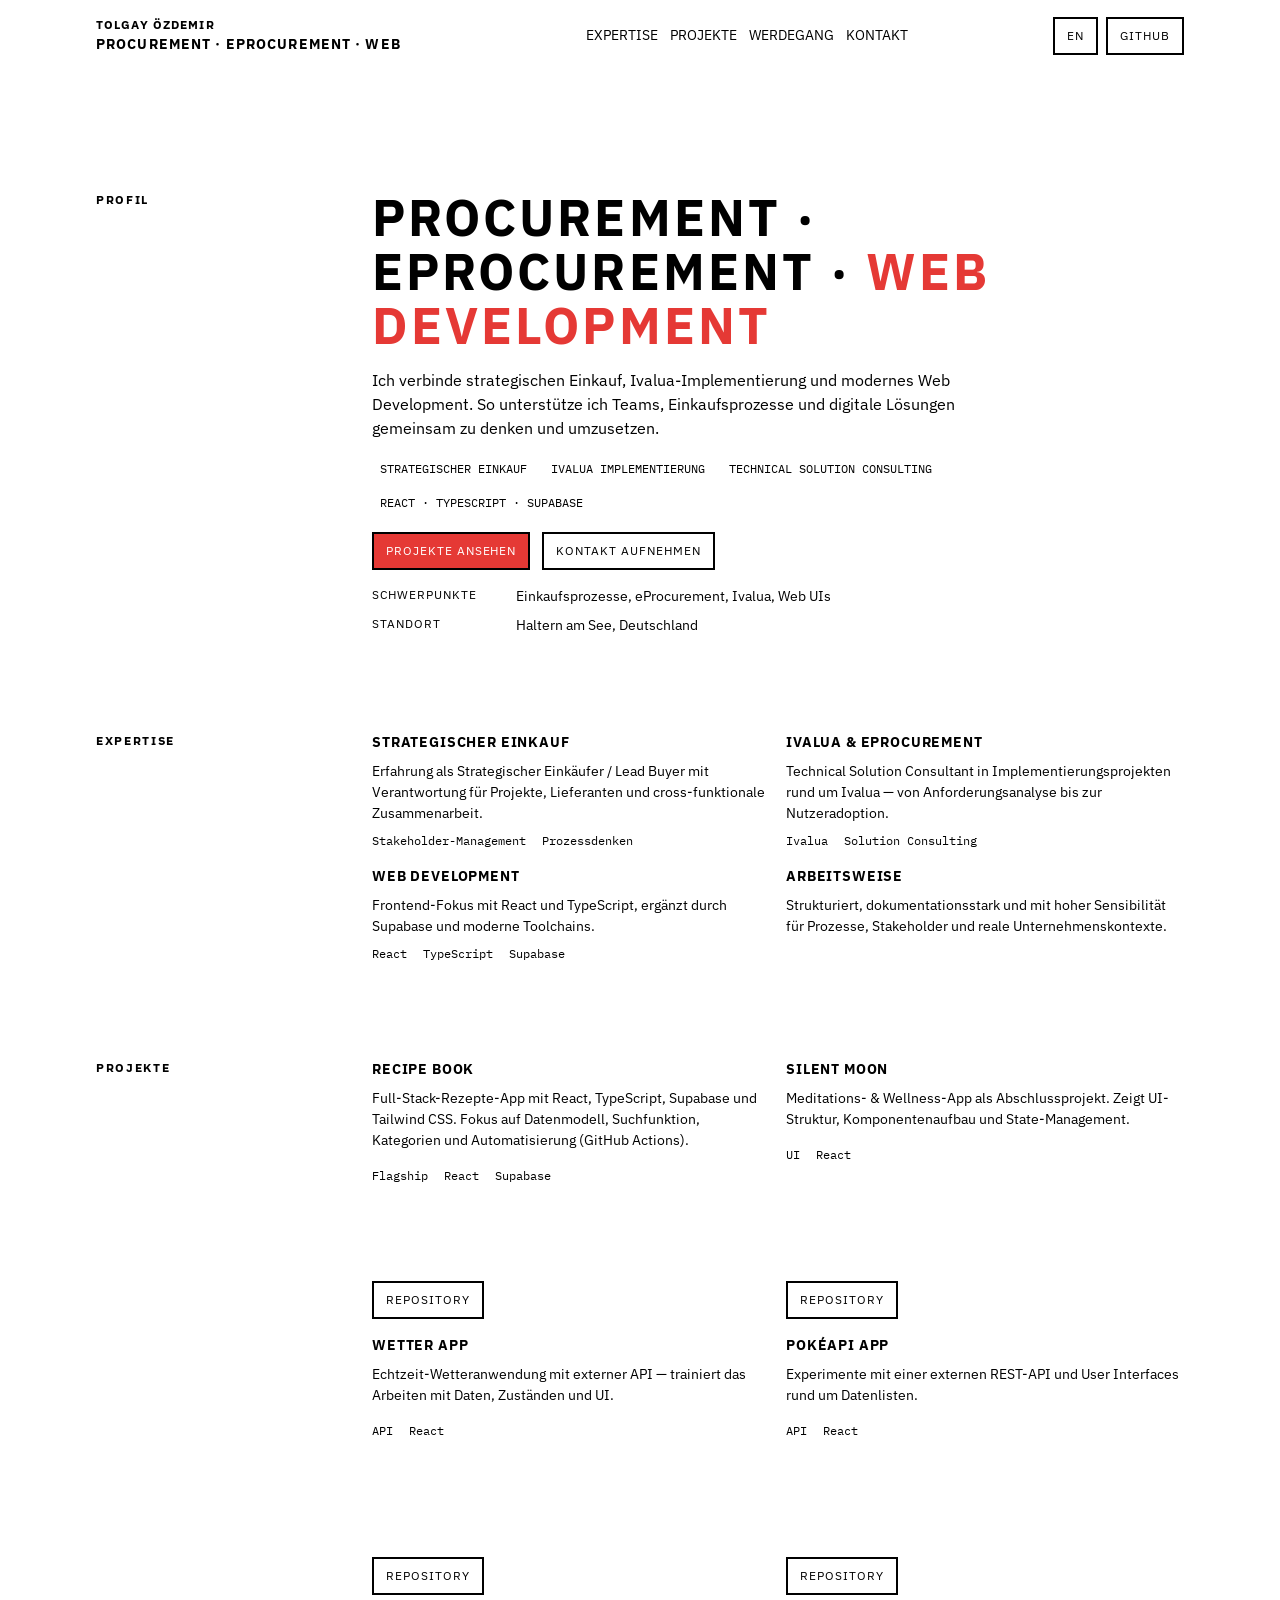
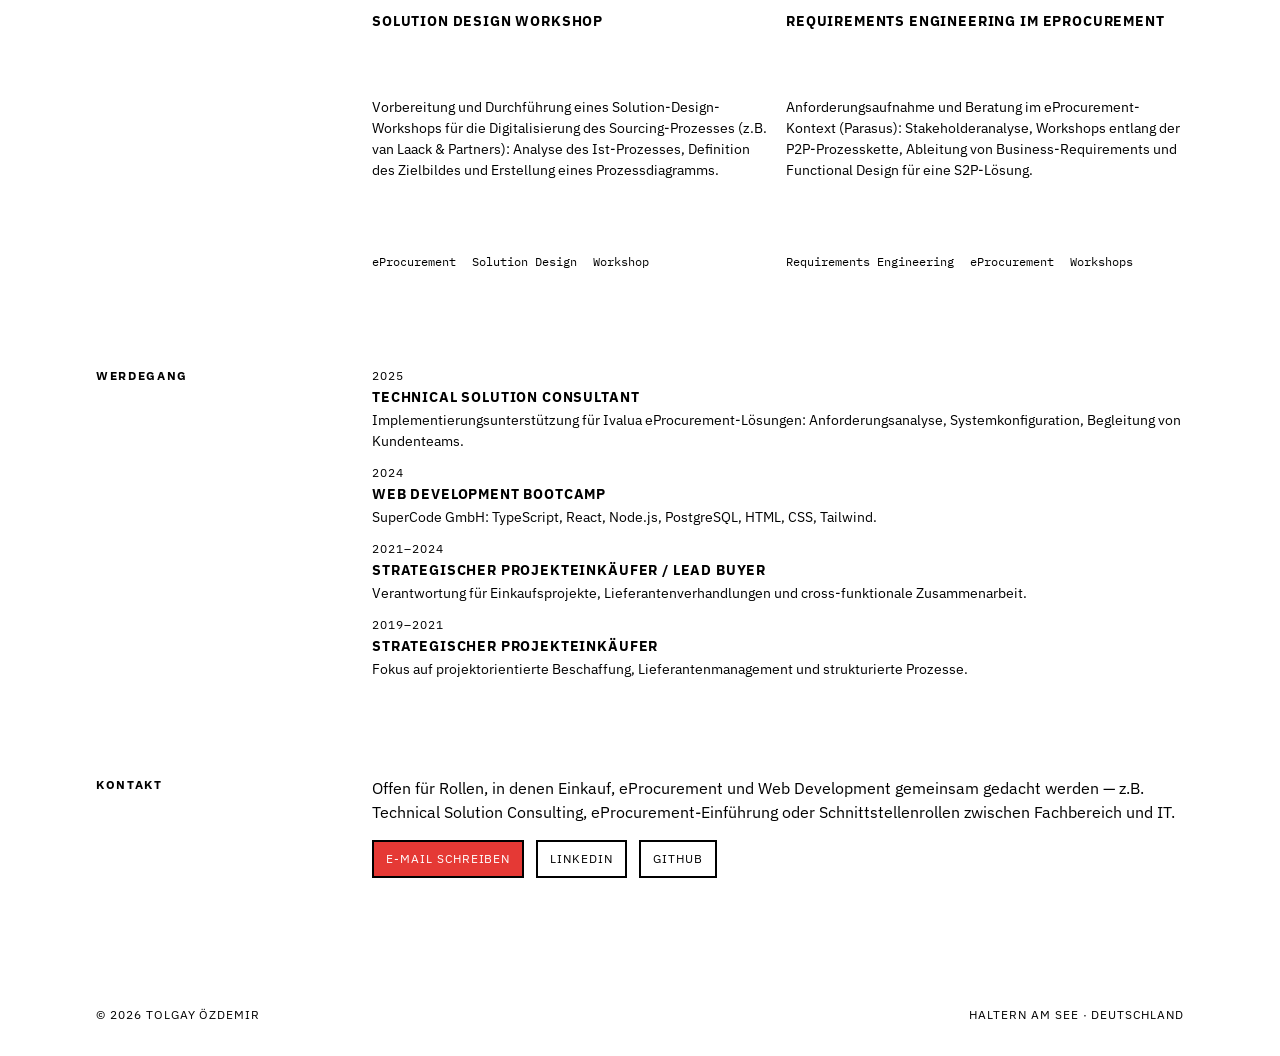
==== index.html @ 22276af9 "Chore: Consulting Block added" ====
<!doctype html>
<html lang="de" data-theme="light">
<head>
  <meta charset="UTF-8" />
  <meta name="viewport" content="width=device-width, initial-scale=1" />
  <title>Tolgay Özdemir — Procurement · eProcurement · Web</title>
  <meta name="description" content="Portfolio von Tolgay Özdemir im International Typographic Style: strategischer Einkauf, Ivalua-Implementierung und Web Development." />

    <link rel="preconnect" href="https://fonts.googleapis.com">
  <link rel="preconnect" href="https://fonts.gstatic.com" crossorigin>
  <link href="https://fonts.googleapis.com/css2?family=IBM+Plex+Sans:wght@300;400;500;700&family=IBM+Plex+Mono:wght@400;500&display=swap" rel="stylesheet">

  
  <link rel="stylesheet" href="assets/css/styles.css" />
</head>
<body>
  <a href="#main" class="skip-link" data-i18n="skip">Zum Inhalt springen</a>

  <div class="page">
    <header>
      <div class="grid header-inner">
        <div class="brand">
          <span>TOLGAY ÖZDEMIR</span>
          <span data-i18n="brand_tagline">PROCUREMENT · EPROCUREMENT · WEB</span>
        </div>
        <nav class="header-nav" aria-label="Hauptnavigation">
          <a href="#expertise" data-i18n="nav_expertise">Expertise</a>
          <a href="#projects" data-i18n="nav_projects">Projekte</a>
          <a href="#background" data-i18n="nav_background">Werdegang</a>
          <a href="#contact" data-i18n="nav_contact">Kontakt</a>
        </nav>
        <div class="header-controls">
          <button id="langToggle" class="btn-outline" aria-label="Sprache wechseln">EN</button>
          <a class="btn-outline" href="https://github.com/TOezdemir" target="_blank" rel="noopener noreferrer">GitHub</a>
        </div>
      </div>
    </header>

    <main id="main">
      <section class="section" id="hero">
        <div class="grid">
          <div class="section-head">
            <span data-i18n="hero_label">Profil</span>
          </div>
          <div class="section-body">
            <div class="hero-block">
            <h1 class="hero-title" data-i18n="hero_title">PROCUREMENT · EPROCUREMENT · <em>WEB DEVELOPMENT</em></h1>
            <p class="hero-text" data-i18n="hero_text">
              Ich verbinde mehrjährige Erfahrung im strategischen Einkauf, Projektwissen aus der Implementierung von Ivalua
              und praktisches Web Development. Mein Profil richtet sich an Rollen, in denen Prozessexpertise und digitale
              Umsetzung zusammen gedacht werden.
            </p>
            <div class="hero-tags">
              <span data-i18n="hero_tag1">Strategischer Einkauf</span>
              <span data-i18n="hero_tag2">Ivalua Implementation</span>
              <span data-i18n="hero_tag3">Technical Solution Consulting</span>
              <span data-i18n="hero_tag4">React · TypeScript · Supabase</span>
            </div>
            <div class="hero-actions">
              <a class="btn-accent" href="#projects" data-i18n="hero_cta_projects">Projekte ansehen</a>
              <a class="btn-outline" href="mailto:tolgay.oezdemir@hsrw.org" data-i18n="hero_cta_contact">Kontakt aufnehmen</a>
            </div>
            <div class="hero-meta">
              <dl>
                <dt data-i18n="hero_meta1_label">Schwerpunkte</dt>
                <dd data-i18n="hero_meta1_value">Einkaufsprozesse, eProcurement, Ivalua, Web UIs</dd>
                <dt data-i18n="hero_meta2_label">Standort</dt>
                <dd>Haltern am See, Deutschland</dd>
              </dl>
            </div><!-- /.hero-block -->
          </div>
        </div>
      </section>

      <section class="section" id="expertise">
        <div class="grid">
          <div class="section-head">
            <span data-i18n="exp_label">Expertise</span>
          </div>
          <div class="section-body">
            <div class="list">
              <article class="list-item">
                <h3 data-i18n="exp1_title">Strategischer Einkauf</h3>
                <p data-i18n="exp1_text">
                  Erfahrung als Strategischer Einkäufer / Lead Buyer mit Verantwortung für Projekte, Lieferanten
                  und cross-funktionale Zusammenarbeit.
                </p>
                <div class="list-tags">
                  <span data-i18n="exp1_tag1">Stakeholder-Management</span>
                  <span data-i18n="exp1_tag2">Prozessdenken</span>
                </div>
              </article>
              <article class="list-item">
                <h3 data-i18n="exp2_title">Ivalua & eProcurement</h3>
                <p data-i18n="exp2_text">
                  Technical Solution Consultant in Implementierungsprojekten rund um Ivalua — von Anforderungsanalyse
                  bis zur Nutzeradoption.
                </p>
                <div class="list-tags">
                  <span>Ivalua</span>
                  <span data-i18n="exp2_tag1">Solution Consulting</span>
                </div>
              </article>
              <article class="list-item">
                <h3 data-i18n="exp3_title">Web Development</h3>
                <p data-i18n="exp3_text">
                  Frontend-Fokus mit React und TypeScript, ergänzt durch Supabase und moderne Toolchains.
                </p>
                <div class="list-tags">
                  <span>React</span>
                  <span>TypeScript</span>
                  <span>Supabase</span>
                </div>
              </article>
              <article class="list-item">
                <h3 data-i18n="exp4_title">Arbeitsweise</h3>
                <p data-i18n="exp4_text">
                  Strukturiert, dokumentationsstark und mit hoher Sensibilität für Prozesse, Stakeholder und
                  reale Unternehmenskontexte.
                </p>
              </article>
            </div>
          </div>
        </div>
      </section>

      <section class="section" id="projects">
        <div class="grid">
          <div class="section-head">
            <span data-i18n="proj_label">Projekte</span>
          </div>
          <div class="section-body">
            <div class="projects-grid">
              <article class="project">                
                <h3>Recipe Book</h3>
                <p data-i18n="proj1_text">
                  Full-Stack-Rezepte-App mit React, TypeScript, Supabase und Tailwind CSS. Fokus auf Datenmodell,
                  Suchfunktion, Kategorien und Automatisierung (GitHub Actions).
                </p>
                <div class="project-tags">
                  <span>Flagship</span>
                  <span>React</span>
                  <span>Supabase</span>
                </div>
                <div class="project-links">
                  <a class="btn-outline" href="https://github.com/TOezdemir/project-recipebook" target="_blank" rel="noopener noreferrer">Repository</a>
                </div>
              </article>
              <article class="project">
                <h3>Silent Moon</h3>
                <p data-i18n="proj2_text">
                  Meditations- & Wellness-App als Abschlussprojekt. Zeigt UI-Struktur, Komponentenaufbau und State-Management.
                </p>
                <div class="project-tags">
                  <span>UI</span>
                  <span>React</span>
                </div>
                <div class="project-links">
                  <a class="btn-outline" href="https://github.com/TOezdemir/Abschlussprojekt-Silent-Moon" target="_blank" rel="noopener noreferrer">Repository</a>
                </div>
              </article>
              <article class="project">
                <h3>Wetter App</h3>
                <p data-i18n="proj3_text">
                  Echtzeit-Wetteranwendung mit externer API — trainiert das Arbeiten mit Daten, Zuständen und UI.
                </p>
                <div class="project-tags">
                  <span>API</span>
                  <span>React</span>
                </div>
                <div class="project-links">
                  <a class="btn-outline" href="https://github.com/TOezdemir/project-weather-app" target="_blank" rel="noopener noreferrer">Repository</a>
                </div>
              </article>
              <article class="project">
                <h3>PokéAPI App</h3>
                <p data-i18n="proj4_text">
                  Experimente mit einer externen REST-API und User Interfaces rund um Datenlisten.
                </p>
                <div class="project-tags">
                  <span>API</span>
                  <span>React</span>
                </div>
                <div class="project-links">
                  <a class="btn-outline" href="https://github.com/TOezdemir/project-pokeapi" target="_blank" rel="noopener noreferrer">Repository</a>
                </div>
              </article>
              <!-- Consulting Cases -->
              <article class="project">
              <h3 data-i18n="consult_vanlaack_title">Solution Design Workshop</h3>
              <p data-i18n="consult_vanlaack_text">
                Vorbereitung und Durchführung eines Solution-Design-Workshops für die Digitalisierung
                des Sourcing-Prozesses (z.B. van Laack & Partners): Analyse des Ist-Prozesses,
                Definition des Zielbildes und Erstellung eines Prozessdiagramms.
              </p>
              <div class="project-tags">
              <span>eProcurement</span>
              <span>Solution Design</span>
              <span>Workshop</span>
              </div>
              <!-- Optional: später verlinktes PDF -->
              <!--
              <div class="project-links">
              <a class="btn-outline" href="/cases/vanlaack-workshop.pdf" target="_blank" rel="noopener noreferrer">
              Case PDF
              </a>
              </div>
             -->
            </article>

<article class="project">
  <h3 data-i18n="consult_parasus_title">Requirements Engineering im eProcurement</h3>
  <p data-i18n="consult_parasus_text">
    Anforderungsaufnahme und Beratung im eProcurement-Kontext (Parasus): Stakeholderanalyse,
    Workshops entlang der P2P-Prozesskette, Ableitung von Business-Requirements und
    Functional Design für eine S2P-Lösung.
  </p>
  <div class="project-tags">
    <span>Requirements Engineering</span>
    <span>eProcurement</span>
    <span>Workshops</span>
  </div>
</article>
            </div>
          </div>
        </div>
      </section>

      <section class="section" id="background">
        <div class="grid">
          <div class="section-head">
            <span data-i18n="bg_label">Werdegang</span>
          </div>
          <div class="section-body">
            <div class="timeline">
              <article class="timeline-item">
                <small>2025</small>
                <h3>Technical Solution Consultant</h3>
                <p data-i18n="bg1_text">
                  Implementierungsunterstützung für Ivalua eProcurement-Lösungen: Anforderungsanalyse,
                  Systemkonfiguration, Begleitung von Kundenteams.
                </p>
              </article>
              <article class="timeline-item">
                <small>2024</small>
                <h3 data-i18n="bg2_title">Web Development Bootcamp</h3>
                <p data-i18n="bg2_text">
                  SuperCode GmbH: TypeScript, React, Node.js, PostgreSQL, HTML, CSS, Tailwind.
                </p>
              </article>
              <article class="timeline-item">
                <small>2021–2024</small>
                <h3 data-i18n="bg3_title">Strategischer Projekteinkäufer / Lead Buyer</h3>
                <p data-i18n="bg3_text">
                    Verantwortung für Einkaufsprojekte, Lieferantenverhandlungen und cross-funktionale Zusammenarbeit.
                </p>
              </article>
              <article class="timeline-item">
              <small>2019–2021</small>
              <h3 data-i18n="bg4_title">Strategischer Projekteinkäufer</h3>
              <p data-i18n="bg4_text">
                Fokus auf projektorientierte Beschaffung, Lieferantenmanagement und strukturierte Prozesse.
              </p>
            </article> 
          </div>
        </div>
      </section>

      <section class="section" id="contact">
        <div class="grid">
          <div class="section-head">
            <span data-i18n="contact_label">Kontakt</span>
          </div>
          <div class="section-body">
            <p data-i18n="contact_text">
              Offen für Rollen, in denen Einkauf, eProcurement und Web Development gemeinsam gedacht werden —
              z.B. Technical Solution Consulting, eProcurement-Einführung oder Schnittstellenrollen zwischen Fachbereich
              und IT.
            </p>
            <div class="contact-actions">
              <a class="btn-accent" href="mailto:tolgay.oezdemir@hsrw.org" data-i18n="contact_email">E-Mail schreiben</a>
              <a class="btn-outline" href="https://www.linkedin.com/in/tolgay-oezdemir" target="_blank" rel="noopener noreferrer">LinkedIn</a>
              <a class="btn-outline" href="https://github.com/TOezdemir" target="_blank" rel="noopener noreferrer">GitHub</a>
            </div>
          </div>
        </div>
      </section>
    </main>

    <footer>
      <div class="grid">
        <p>© <span id="year"></span> Tolgay Özdemir</p>
        <span data-i18n="footer_loc">Haltern am See · Deutschland</span>
      </div>
    </footer>
  </div>

  
  <script src="assets/js/main.js" defer></script>
</body>
</html>
---- assets/css/styles.css ----
:root {
      --color-bg: #ffffff;
      --color-text: #000000;
      --color-accent: #e53935; /* plakative Highlightfarbe */
      --font-body: "IBM Plex Sans", system-ui, -apple-system, "Segoe UI", sans-serif;
      --font-mono: "IBM Plex Mono", ui-monospace, SFMono-Regular, Menlo, monospace;
      --space-1: 4px;
      --space-2: 8px;
      --space-3: 12px;
      --space-4: 16px;
      --space-5: 20px;
      --space-6: 24px;
      --space-8: 32px;
      --space-10: 40px;
      --space-12: 48px;
      --space-16: 64px;
      --grid-max: 1120px;
    }

    *, *::before, *::after {
      box-sizing: border-box;
      margin: 0;
      padding: 0;
    }

    html {
      font-family: var(--font-body);
      font-size: 16px;
      line-height: 1.5;
      background: var(--color-bg);
      color: var(--color-text);
      -webkit-font-smoothing: antialiased;
    }

    body {
      min-height: 100vh;
    }

    a {
      color: inherit;
      text-decoration: none;
    }

    a[href], button {
      cursor: pointer;
    }

    button {
      border: none;
      background: none;
      font: inherit;
      color: inherit;
    }

    :focus-visible {
      outline: 3px solid var(--color-accent);
      outline-offset: 3px;
    }

    .skip-link {
      position: absolute;
      left: -9999px;
      top: var(--space-4);
      padding: var(--space-2) var(--space-4);
      background: var(--color-accent);
      color: #ffffff;
      font-weight: 700;
    }

    .skip-link:focus-visible {
      left: var(--space-4);
    }

    .page {
      max-width: var(--grid-max);
      margin-inline: auto;
      padding-inline: var(--space-4);
    }

    .grid {
      display: grid;
      grid-template-columns: repeat(12, minmax(0, 1fr));
      column-gap: var(--space-4);
      align-items: flex-start;
    }

    header {
      margin-bottom: var(--space-10);
    }

    .header-inner {
      padding-block: var(--space-4);
      align-items: center;
    }

    .brand {
      grid-column: 1 / span 6;
      text-transform: uppercase;
      letter-spacing: 0.08em;
      font-size: 0.875rem;
      font-weight: 700;
    }

    .brand span {
      display: block;
    }

    .brand span:first-child {
      font-size: 0.75rem;
    }

    .header-nav {
      grid-column: 7 / span 3;
      justify-self: end;
      display: flex;
      gap: var(--space-3);
      font-size: 0.875rem;
      text-transform: uppercase;
    }

    .header-nav a {
      padding-block: 2px;
    }

    .header-controls {
      grid-column: 10 / span 3;
      justify-self: end;
      display: flex;
      gap: var(--space-2);
      align-items: center;
    }

    .btn-outline {
      border: 2px solid #000000;
      padding: var(--space-2) var(--space-3);
      text-transform: uppercase;
      font-size: 0.75rem;
      letter-spacing: 0.08em;
    }

    .btn-accent {
      border: 2px solid #000000;
      background: var(--color-accent);
      color: #ffffff;
      padding: var(--space-2) var(--space-3);
      text-transform: uppercase;
      font-size: 0.75rem;
      letter-spacing: 0.08em;
    }

    main {
      padding-block: var(--space-8) var(--space-12);
    }

    .section {
      padding-block: var(--space-12);
    }

    .section-head {
      grid-column: 1 / span 3;
      text-transform: uppercase;
      font-size: 0.75rem;
      letter-spacing: 0.14em;
      font-weight: 700;
    }

    .section-head span {
      display: block;
    }

    .section-body {
      grid-column: 4 / span 9;
    }

    .hero-block {
      max-width: 40rem;
    }

    .hero-block > * {
      margin-left: 0;
    }

    .hero-title {
      font-size: clamp(2.5rem, 4vw, 3.5rem);
      line-height: 1.05;
      text-transform: uppercase;
      letter-spacing: 0.06em;
      margin-bottom: var(--space-4);
    }

    .hero-title em {
      font-style: normal;
      color: var(--color-accent);
    }

    .hero-text {
      max-width: 48rem;
      font-size: 1rem;
      margin-bottom: var(--space-4);
    }

    .hero-tags {
      font-family: var(--font-mono);
      display: flex;
      flex-wrap: wrap;
      gap: var(--space-2);
      font-size: 0.75rem;
      text-transform: uppercase;
    }

    .hero-tags span {
      padding: var(--space-1) var(--space-2);
    }

    .hero-actions {
      margin-top: var(--space-4);
      display: flex;
      flex-wrap: wrap;
      gap: var(--space-3);
    }

    .hero-meta {
      margin-top: var(--space-4);
      font-size: 0.875rem;
    }

    .hero-meta dl {
      display: grid;
      grid-template-columns: minmax(0, 8rem) minmax(0, 1fr);
      row-gap: var(--space-2);
      column-gap: var(--space-4);
    }

    .hero-meta dt {
      text-transform: uppercase;
      letter-spacing: 0.08em;
      font-size: 0.75rem;
    }

    .hero-meta dd {
      margin: 0;
    }

    .list {
      display: grid;
      grid-template-columns: repeat(2, minmax(0, 1fr));
      gap: var(--space-4);
    }

    .list-item {
      /* kein padding-top, bündig mit section-body */
    }

    .list-item h3 {
      text-transform: uppercase;
      letter-spacing: 0.06em;
      font-size: 0.875rem;
      margin-bottom: var(--space-2);
    }

    .list-item p {
      font-size: 0.875rem;
    }

    .list-tags {
      font-family: var(--font-mono);
      margin-top: var(--space-2);
      font-size: 0.75rem;
      text-transform: italic;
      display: flex;
      flex-wrap: wrap;
      gap: var(--space-4);
    }

    .list-tags span {
      padding: 0;
    }

    .projects-grid {
      display: grid;
      grid-template-columns: repeat(2, minmax(0, 1fr));
      gap: var(--space-4);
    }

    .project {
      display: flex;
      flex-direction: column;
      justify-content: space-between;
      min-height: 260px;
    }

    .project-tags{
      font-family: var(--font-mono);
      margin-top: var(--space-2);
      font-size: 0.75rem;
      text-transform: italic;
      display: flex;
      flex-wrap: wrap;
      gap: var(--space-4);
    }
    .project h3 {
      text-transform: uppercase;
      letter-spacing: 0.06em;
      font-size: 0.875rem;
      margin-bottom: var(--space-2);
    }

    .project p {
      font-size: 0.875rem;
      margin-bottom: var(--space-2);
    }

    .project-meta {
      font-size: 0.75rem;
      text-transform: uppercase;
      margin-bottom: var(--space-2);
    }

    .project-links {
      display: flex;
      gap: var(--space-2);
      flex-wrap: wrap;
      margin-top: auto;
    }

    .timeline {
      display: grid;
      gap: var(--space-3);
      font-size: 0.875rem;
    }

    .timeline-item {
      /* kein padding-top, bündig mit section-body */
    }

    .timeline-item small {
      display: block;
      text-transform: uppercase;
      letter-spacing: 0.08em;
      font-size: 0.75rem;
    }

    .timeline-item h3 {
      font-size: 0.875rem;
      text-transform: uppercase;
      letter-spacing: 0.06em;
      margin-top: 2px;
      margin-bottom: 2px;
    }

    .contact-actions {
      margin-top: var(--space-4);
      display: flex;
      flex-wrap: wrap;
      gap: var(--space-3);
    }

    footer {
      padding-block: var(--space-8);
      font-size: 0.75rem;
      text-transform: uppercase;
      letter-spacing: 0.08em;
    }

    footer .grid {
      align-items: center;
    }

    footer p {
      grid-column: 1 / span 6;
    }

    footer span {
      grid-column: 7 / span 6;
      justify-self: end;
    }

    @media (max-width: 800px) {
      .grid {
        grid-template-columns: repeat(4, minmax(0, 1fr));
      }
      .brand {
        grid-column: 1 / span 4;
      }
      .header-nav {
        display: none;
      }
      .header-controls {
        grid-column: 1 / span 4;
        justify-self: start;
        margin-top: var(--space-2);
      }
      .section-head {
        grid-column: 1 / span 4;
        margin-bottom: var(--space-3);
      }
      .section-body {
        grid-column: 1 / span 4;
      }
      .list, .projects-grid {
        grid-template-columns: 1fr;
      }
      footer p {
        grid-column: 1 / span 4;
      }
      footer span {
        grid-column: 1 / span 4;
        justify-self: start;
        margin-top: var(--space-2);
      }
    }
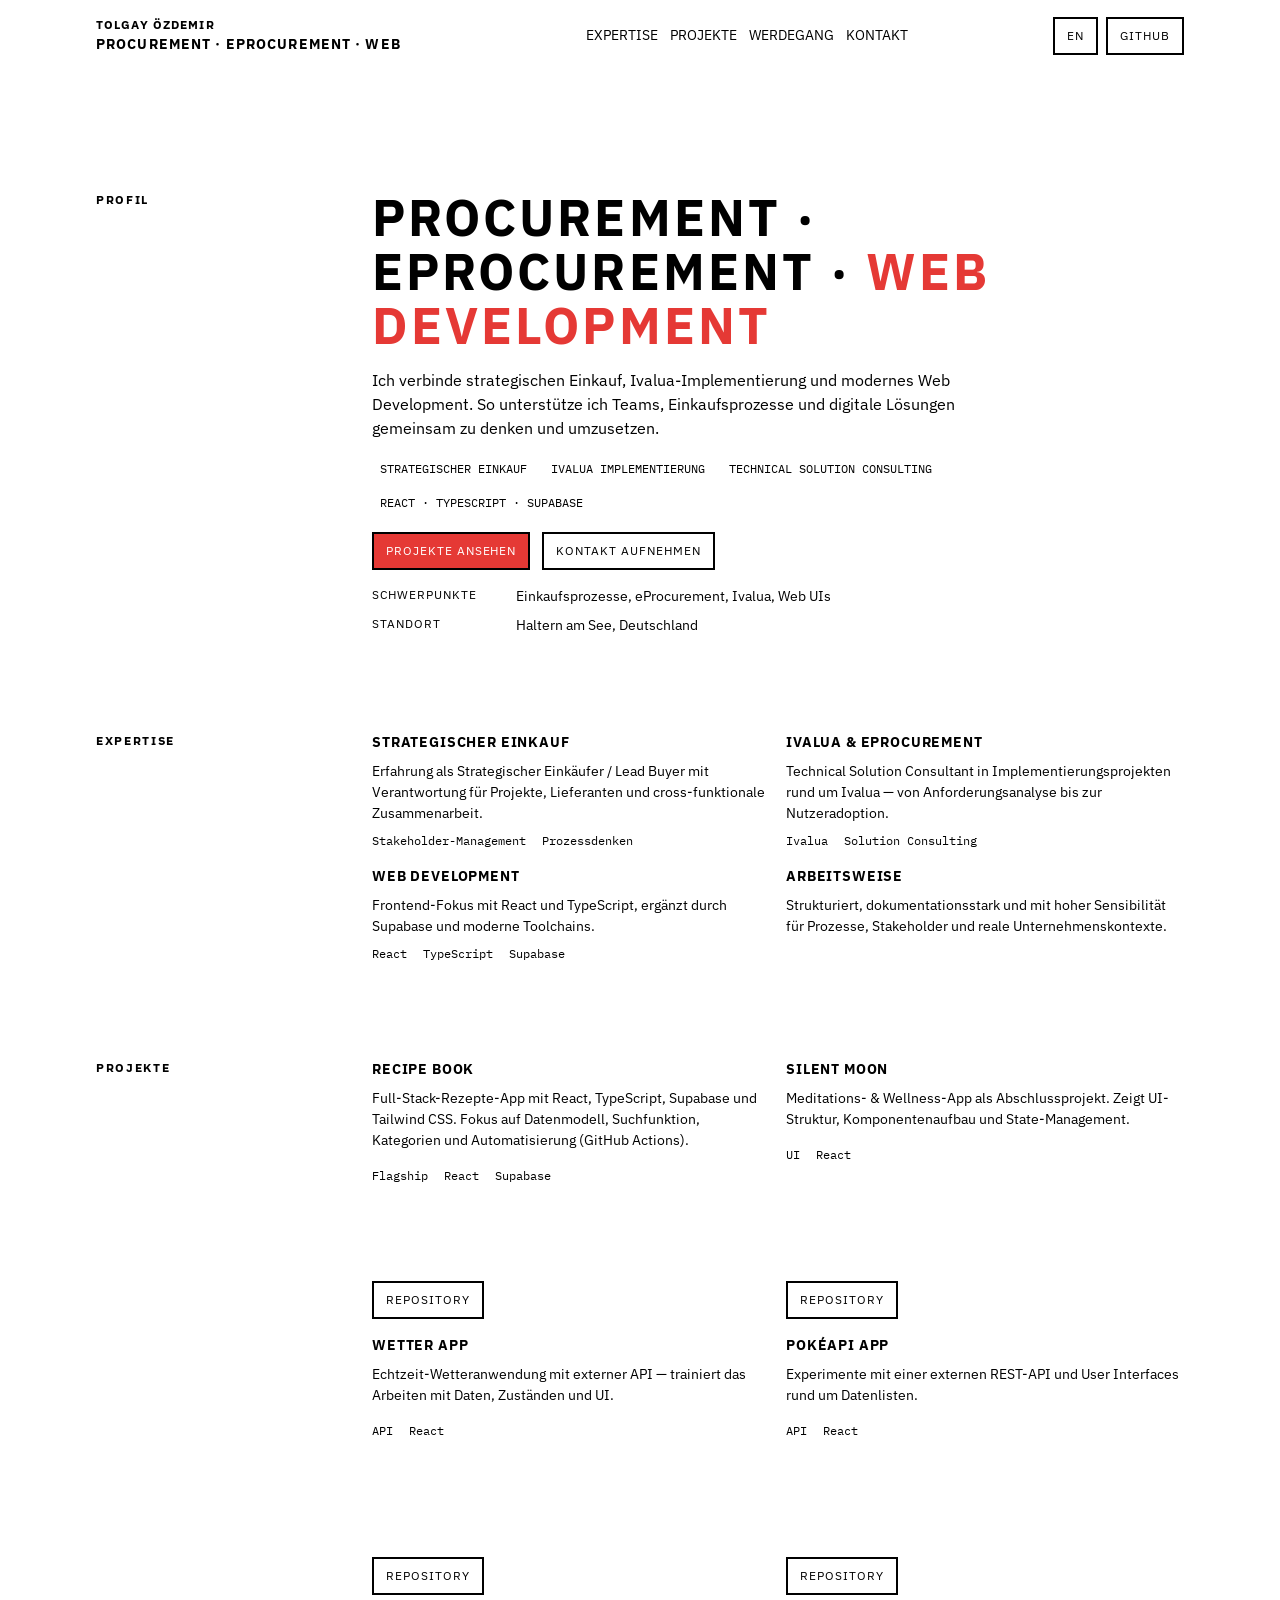
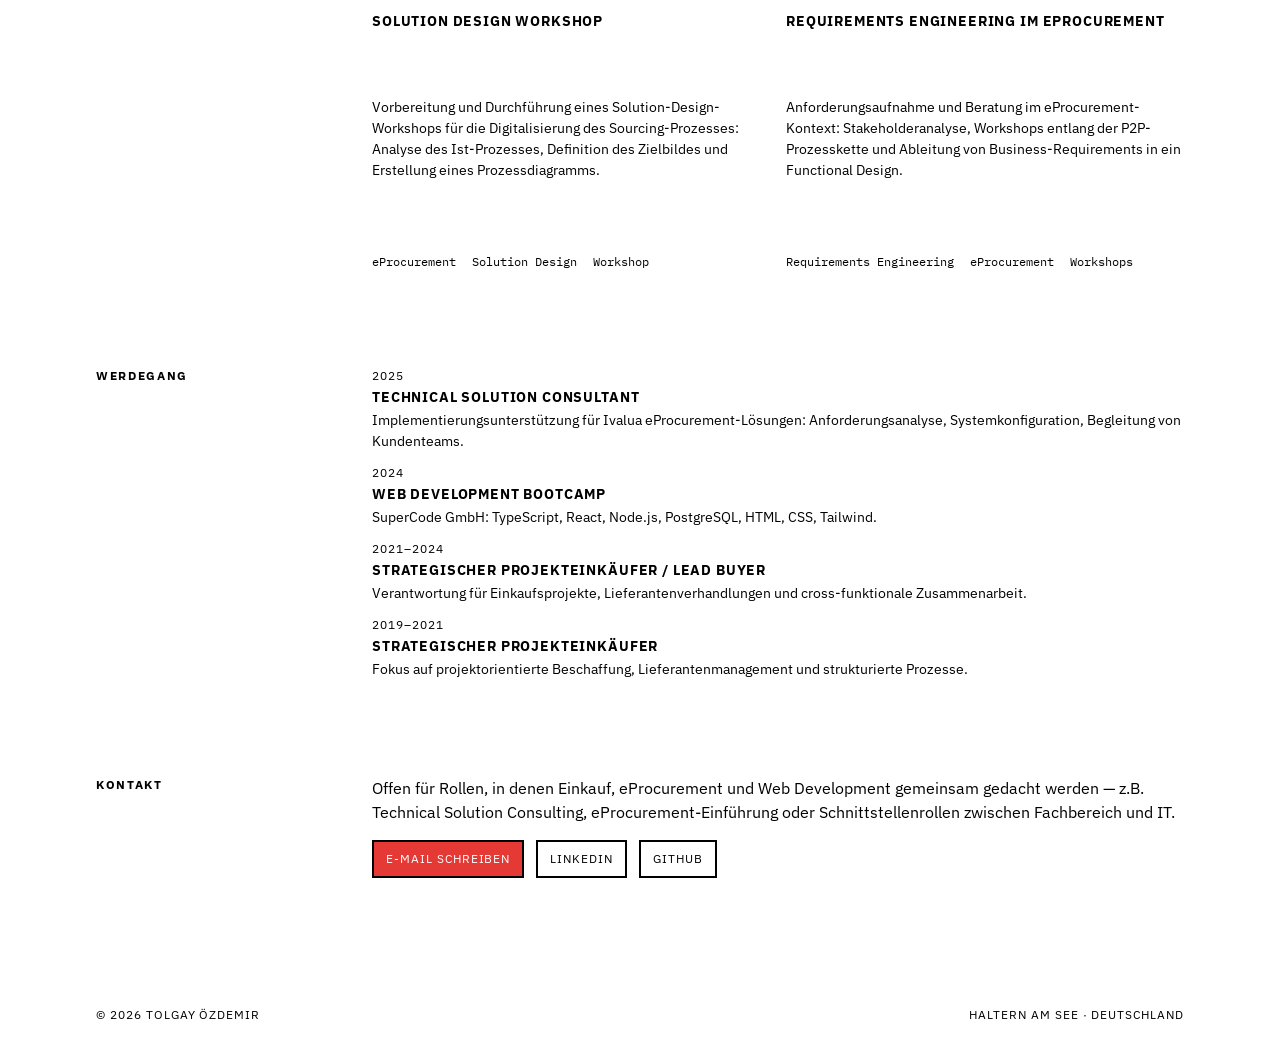
==== commit 024c994a: "Fix: translation for consultation added" ====
--- a/index.html
+++ b/index.html
@@ -208,23 +208,23 @@
              -->
             </article>
 
-<article class="project">
-  <h3 data-i18n="consult_parasus_title">Requirements Engineering im eProcurement</h3>
-  <p data-i18n="consult_parasus_text">
-    Anforderungsaufnahme und Beratung im eProcurement-Kontext (Parasus): Stakeholderanalyse,
-    Workshops entlang der P2P-Prozesskette, Ableitung von Business-Requirements und
-    Functional Design für eine S2P-Lösung.
-  </p>
-  <div class="project-tags">
-    <span>Requirements Engineering</span>
-    <span>eProcurement</span>
-    <span>Workshops</span>
-  </div>
-</article>
-            </div>
-          </div>
-        </div>
-      </section>
+            <article class="project">
+              <h3 data-i18n="consult_parasus_title">Requirements Engineering im eProcurement</h3>
+              <p data-i18n="consult_parasus_text">
+                Anforderungsaufnahme und Beratung im eProcurement-Kontext (Parasus): Stakeholderanalyse,
+                Workshops entlang der P2P-Prozesskette, Ableitung von Business-Requirements und
+                Functional Design für eine S2P-Lösung.
+              </p>
+              <div class="project-tags">
+                <span>Requirements Engineering</span>
+                <span>eProcurement</span>
+                <span>Workshops</span>
+              </div>
+            </article>
+          </div>
+        </div>
+      </div>
+    </section>
 
       <section class="section" id="background">
         <div class="grid">
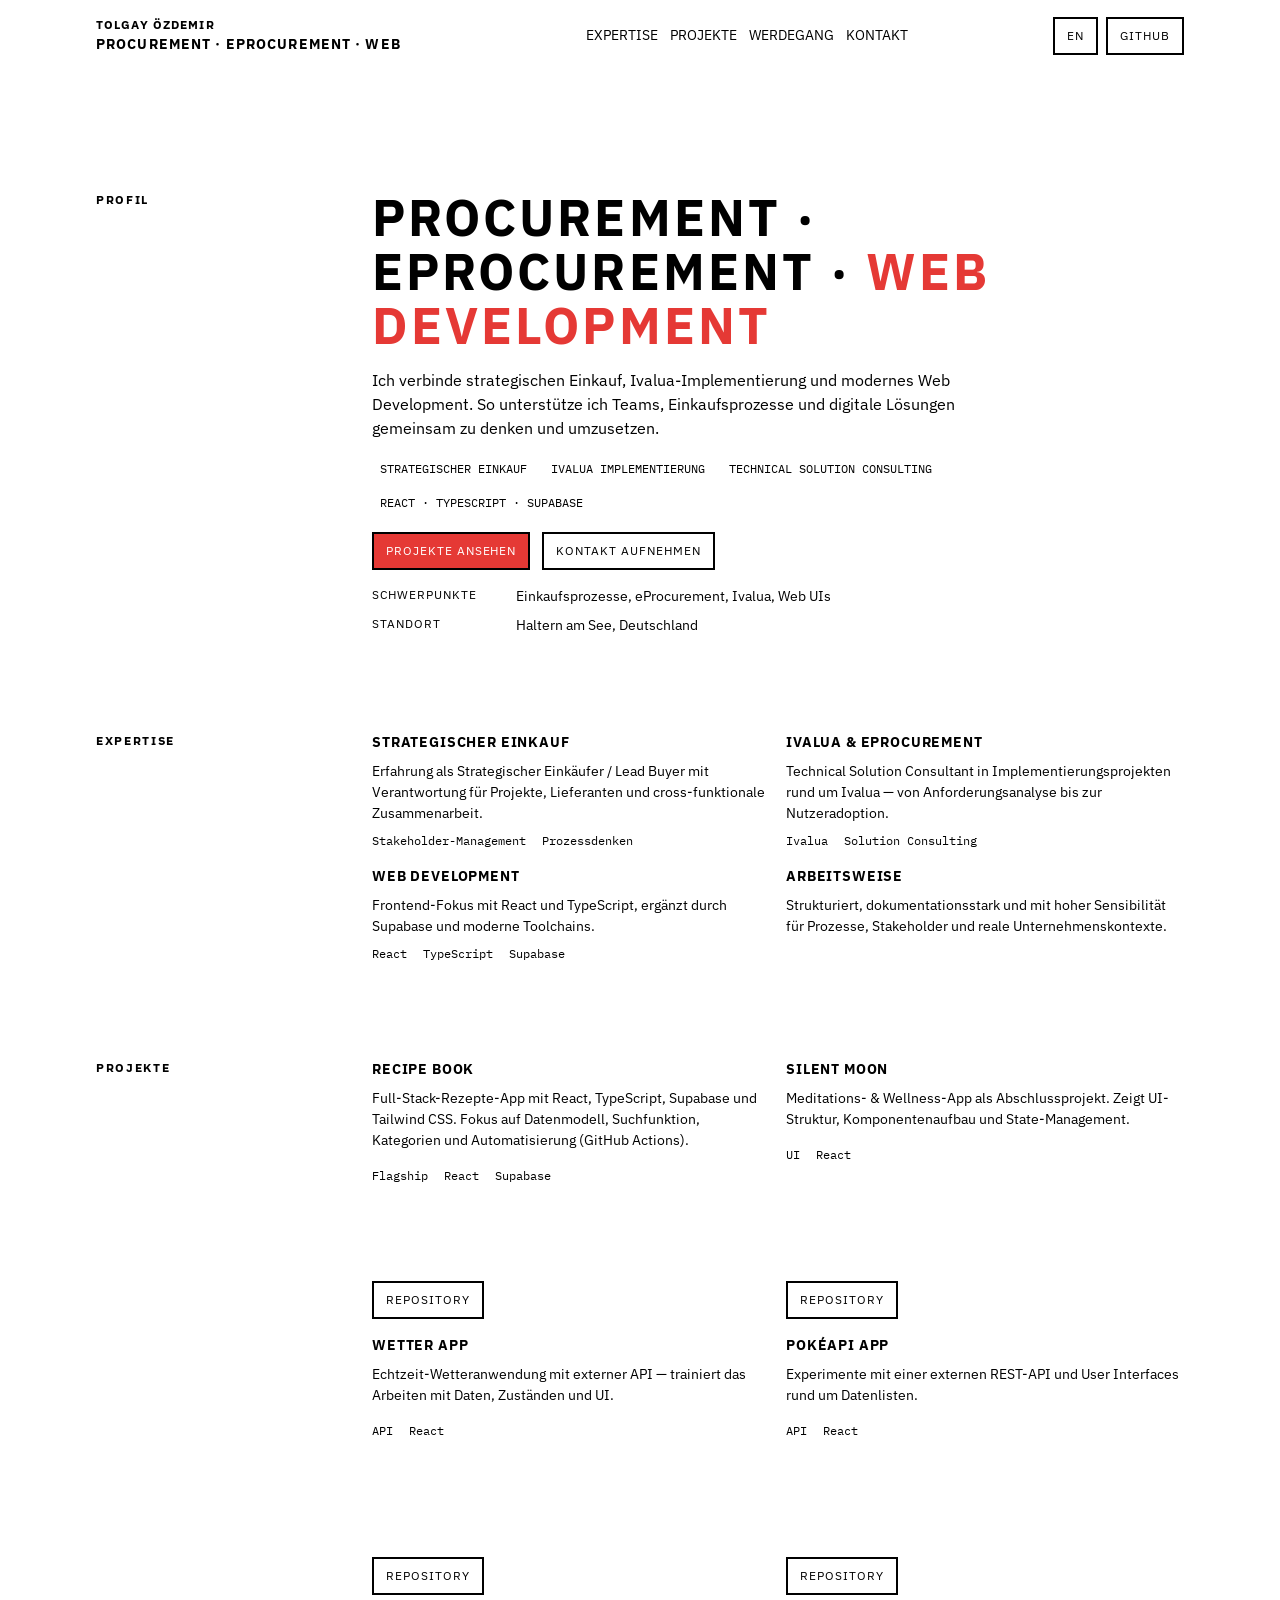
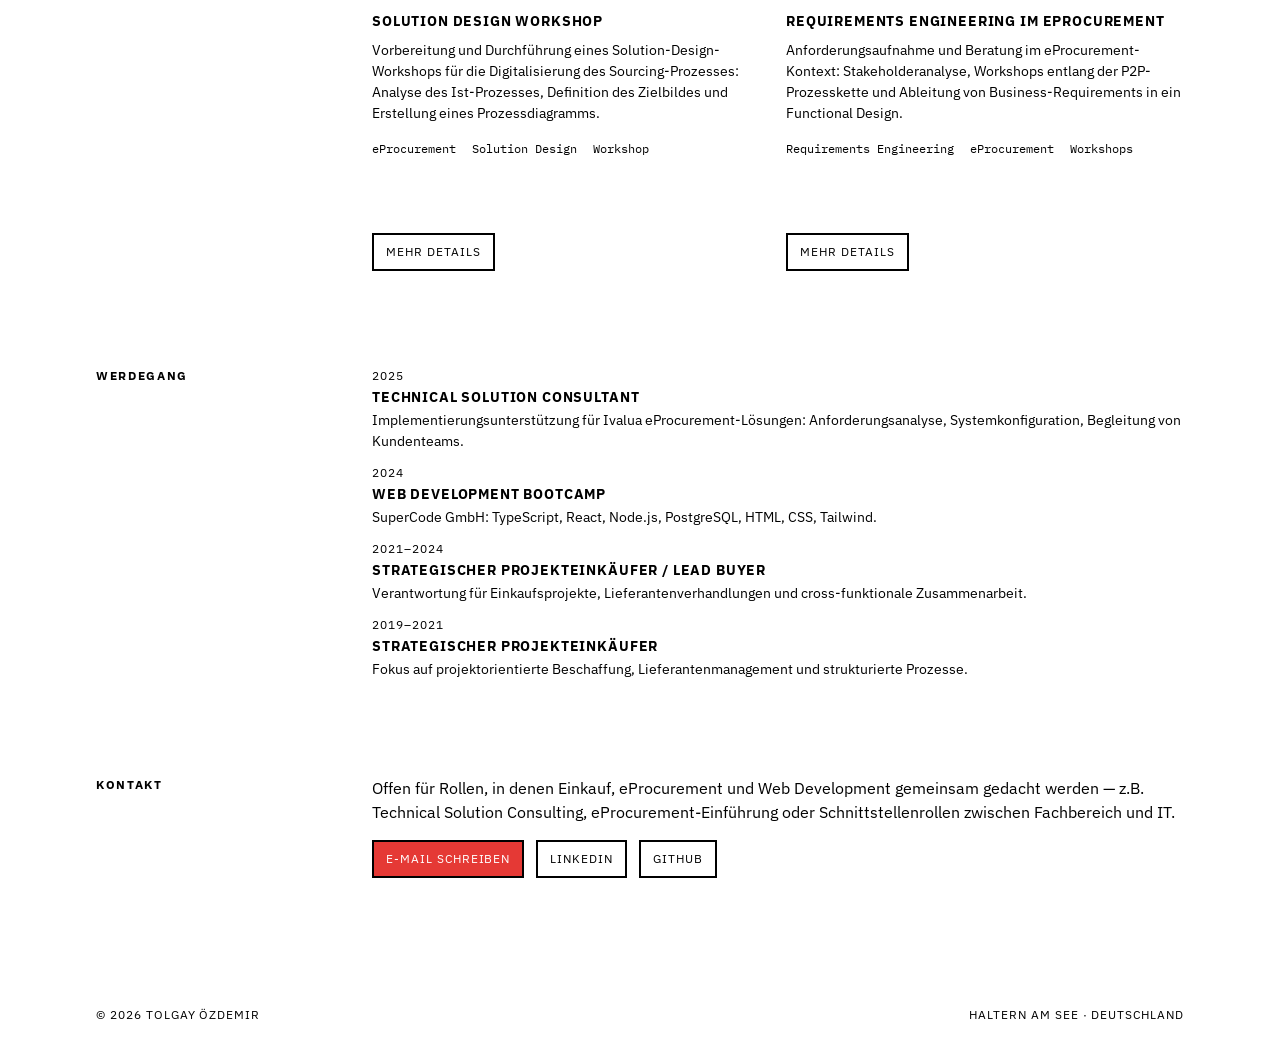
==== commit 6097382b: "Chore: Consulting Block, added links" ====
--- a/index.html
+++ b/index.html
@@ -199,13 +199,11 @@
               <span>Workshop</span>
               </div>
               <!-- Optional: später verlinktes PDF -->
-              <!--
               <div class="project-links">
-              <a class="btn-outline" href="/cases/vanlaack-workshop.pdf" target="_blank" rel="noopener noreferrer">
-              Case PDF
-              </a>
+                <a class="btn-outline" href="/portfolio/cases/vanlaack.html">
+                  Mehr Details
+                </a>
               </div>
-             -->
             </article>
 
             <article class="project">
@@ -220,6 +218,11 @@
                 <span>eProcurement</span>
                 <span>Workshops</span>
               </div>
+              <div class="project-links">
+                <a class="btn-outline" href="/portfolio/cases/parasus.html">
+                  Mehr Details
+                </a>
+              </div>
             </article>
           </div>
         </div>
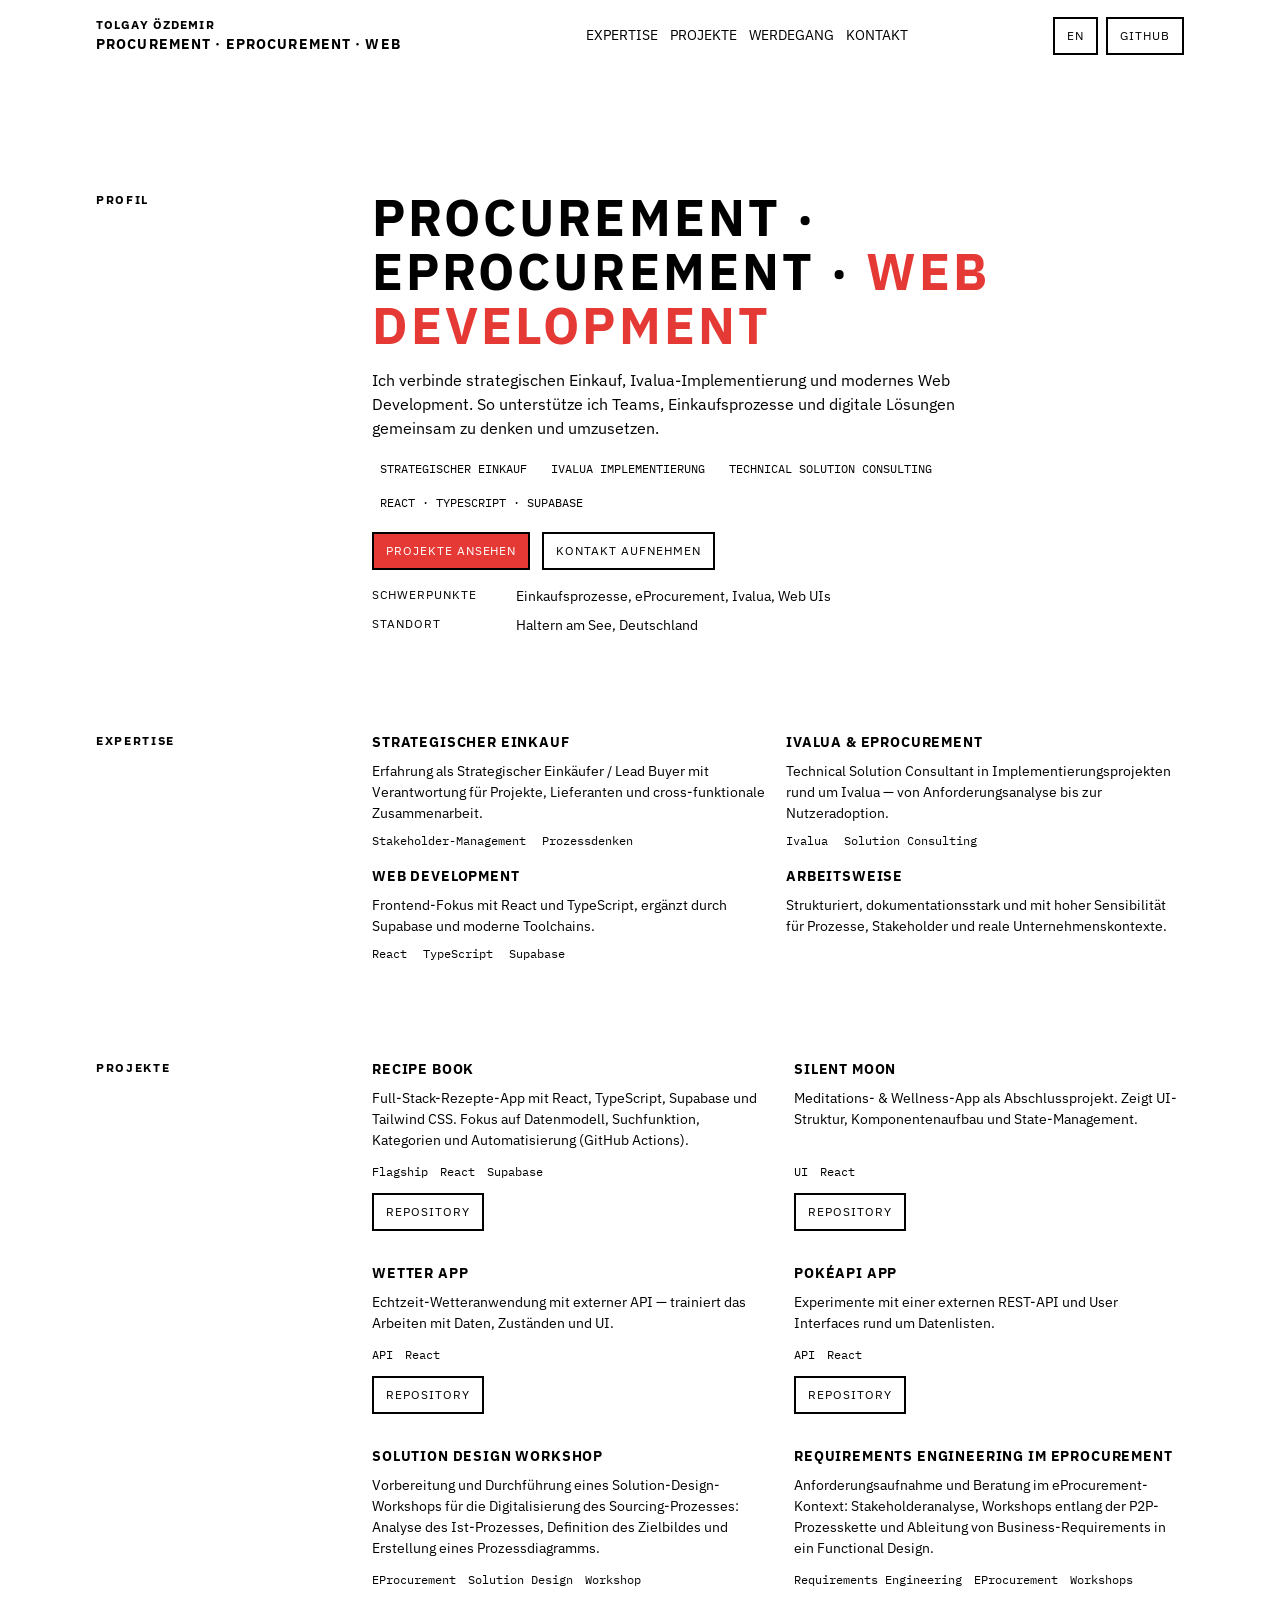
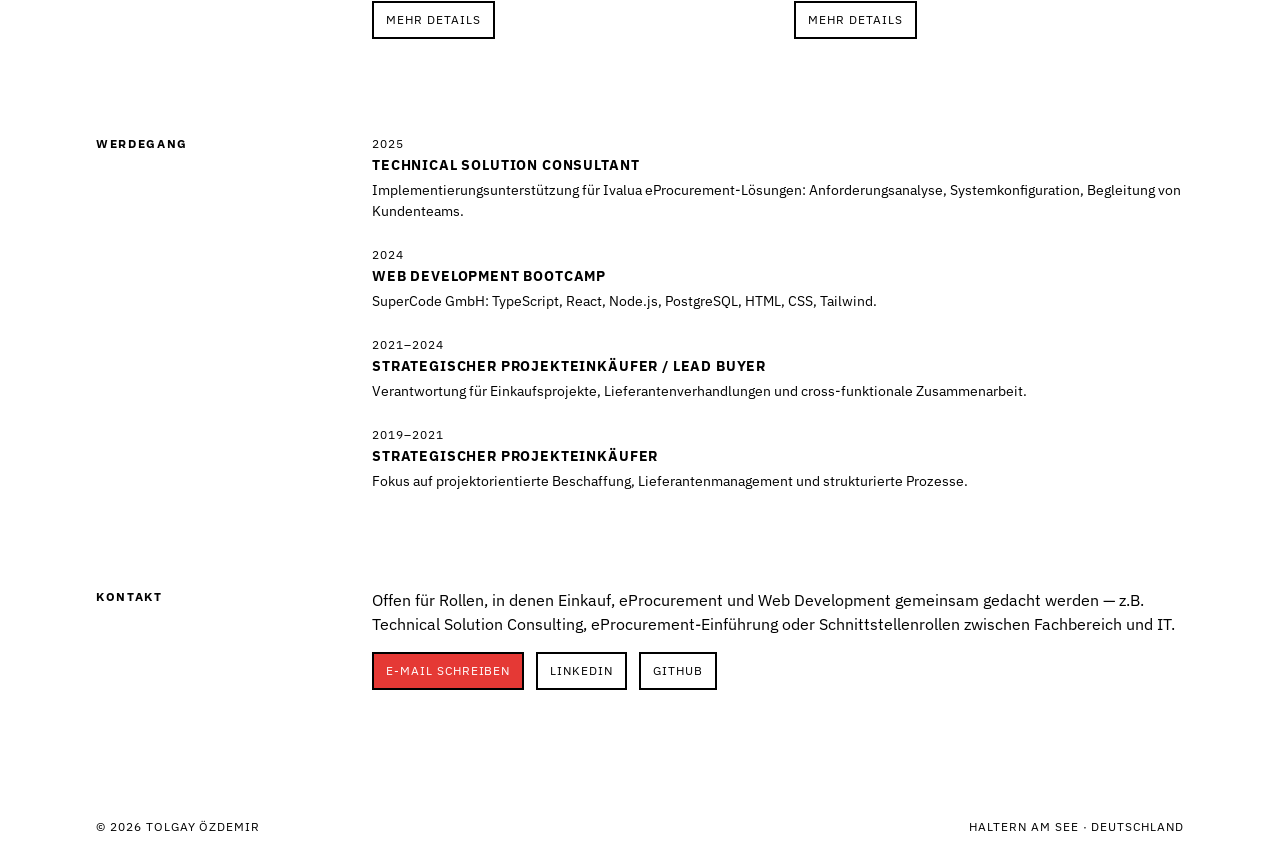
==== commit 5d79bfa0: "Fix: minor translation fixes" ====
--- a/index.html
+++ b/index.html
@@ -200,7 +200,9 @@
               </div>
               <!-- Optional: später verlinktes PDF -->
               <div class="project-links">
-                <a class="btn-outline" href="/portfolio/cases/vanlaack.html">
+                <a class="btn-outline"
+                  href="/vanlaack.html"
+                  data-i18n="consult_vanlaack_cta">
                   Mehr Details
                 </a>
               </div>
@@ -219,7 +221,9 @@
                 <span>Workshops</span>
               </div>
               <div class="project-links">
-                <a class="btn-outline" href="/portfolio/cases/parasus.html">
+                <a class="btn-outline"
+                  href="/parasus.html"
+                  data-i18n="consult_parasus_cta">
                   Mehr Details
                 </a>
               </div>
--- a/assets/css/styles.css
+++ b/assets/css/styles.css
@@ -1,7 +1,7 @@
 :root {
       --color-bg: #ffffff;
       --color-text: #000000;
-      --color-accent: #e53935; /* plakative Highlightfarbe */
+      --color-accent: #e53935;
       --font-body: "IBM Plex Sans", system-ui, -apple-system, "Segoe UI", sans-serif;
       --font-mono: "IBM Plex Mono", ui-monospace, SFMono-Regular, Menlo, monospace;
       --space-1: 4px;
@@ -172,6 +172,8 @@
       grid-column: 4 / span 9;
     }
 
+    /* ── Hero ─────────────────────────────────────────── */
+
     .hero-block {
       max-width: 40rem;
     }
@@ -241,16 +243,14 @@
       margin: 0;
     }
 
+    /* ── Expertise ────────────────────────────────────── */
+
     .list {
       display: grid;
       grid-template-columns: repeat(2, minmax(0, 1fr));
       gap: var(--space-4);
     }
 
-    .list-item {
-      /* kein padding-top, bündig mit section-body */
-    }
-
     .list-item h3 {
       text-transform: uppercase;
       letter-spacing: 0.06em;
@@ -266,71 +266,64 @@
       font-family: var(--font-mono);
       margin-top: var(--space-2);
       font-size: 0.75rem;
-      text-transform: italic;
       display: flex;
       flex-wrap: wrap;
       gap: var(--space-4);
+      text-transform: capitalize;
     }
 
     .list-tags span {
       padding: 0;
     }
+
+    /* ── Projects ─────────────────────────────────────── */
 
     .projects-grid {
       display: grid;
       grid-template-columns: repeat(2, minmax(0, 1fr));
-      gap: var(--space-4);
+      gap: var(--space-8);
     }
 
     .project {
       display: flex;
       flex-direction: column;
-      justify-content: space-between;
-      min-height: 260px;
-    }
-
-    .project-tags{
+    }
+
+    .project h3 {
+      text-transform: uppercase;
+      letter-spacing: 0.06em;
+      font-size: 0.875rem;
+      margin-bottom: var(--space-2);
+    }
+
+    .project p {
+      font-size: 0.875rem;
+      flex-grow: 1;
+      margin-bottom: var(--space-3);
+    }
+
+    .project-tags {
       font-family: var(--font-mono);
-      margin-top: var(--space-2);
-      font-size: 0.75rem;
-      text-transform: italic;
-      display: flex;
-      flex-wrap: wrap;
-      gap: var(--space-4);
-    }
-    .project h3 {
-      text-transform: uppercase;
-      letter-spacing: 0.06em;
-      font-size: 0.875rem;
-      margin-bottom: var(--space-2);
-    }
-
-    .project p {
-      font-size: 0.875rem;
-      margin-bottom: var(--space-2);
-    }
-
-    .project-meta {
-      font-size: 0.75rem;
-      text-transform: uppercase;
-      margin-bottom: var(--space-2);
+      font-size: 0.75rem;
+      display: flex;
+      flex-wrap: wrap;
+      gap: var(--space-3);
+      text-transform: capitalize;
+      margin-bottom: var(--space-3);
     }
 
     .project-links {
       display: flex;
       gap: var(--space-2);
       flex-wrap: wrap;
-      margin-top: auto;
-    }
+    }
+
+    /* ── Timeline ─────────────────────────────────────── */
 
     .timeline {
       display: grid;
-      gap: var(--space-3);
-      font-size: 0.875rem;
-    }
-
-    .timeline-item {
-      /* kein padding-top, bündig mit section-body */
+      gap: var(--space-6);
+      font-size: 0.875rem;
     }
 
     .timeline-item small {
@@ -338,15 +331,21 @@
       text-transform: uppercase;
       letter-spacing: 0.08em;
       font-size: 0.75rem;
+      margin-bottom: 2px;
     }
 
     .timeline-item h3 {
       font-size: 0.875rem;
       text-transform: uppercase;
       letter-spacing: 0.06em;
-      margin-top: 2px;
-      margin-bottom: 2px;
-    }
+      margin-bottom: var(--space-1);
+    }
+
+    .timeline-item p {
+      font-size: 0.875rem;
+    }
+
+    /* ── Contact ──────────────────────────────────────── */
 
     .contact-actions {
       margin-top: var(--space-4);
@@ -354,6 +353,8 @@
       flex-wrap: wrap;
       gap: var(--space-3);
     }
+
+    /* ── Footer ───────────────────────────────────────── */
 
     footer {
       padding-block: var(--space-8);
@@ -375,6 +376,8 @@
       justify-self: end;
     }
 
+    /* ── Mobile ───────────────────────────────────────── */
+
     @media (max-width: 800px) {
       .grid {
         grid-template-columns: repeat(4, minmax(0, 1fr));
@@ -409,3 +412,82 @@
         margin-top: var(--space-2);
       }
     }
+/* ── Case pages / language switch ─────────────────── */
+
+.case {
+  max-width: 720px;
+  margin: 0 auto;
+}
+
+.case-header {
+  display: flex;
+  flex-direction: column;
+  gap: var(--space-2);
+  margin-bottom: var(--space-6);
+}
+
+.case-header h1 {
+  font-size: 1.75rem;
+  text-transform: uppercase;
+  letter-spacing: 0.08em;
+}
+
+.case-subtitle {
+  font-size: 0.9rem;
+  text-transform: uppercase;
+  letter-spacing: 0.12em;
+  color: var(--color-text);
+  opacity: 0.7;
+}
+
+.lang-switch {
+  display: inline-flex;
+  gap: var(--space-2);
+  align-items: center;
+  margin-top: var(--space-2);
+}
+
+.lang-btn {
+  border: 1px solid #000000;
+  background: transparent;
+  color: inherit;
+  padding: 0.25rem 0.75rem;
+  font-size: 0.8rem;
+  border-radius: 999px;
+  text-transform: uppercase;
+  letter-spacing: 0.12em;
+  cursor: pointer;
+  transition:
+    background 0.15s ease,
+    color 0.15s ease,
+    border-color 0.15s ease;
+}
+
+.lang-btn.is-active {
+  background: var(--color-accent);
+  border-color: var(--color-accent);
+  color: #ffffff;
+}
+
+.case-section {
+  margin-bottom: var(--space-6);
+}
+
+.case-section h2 {
+  font-size: 1rem;
+  text-transform: uppercase;
+  letter-spacing: 0.08em;
+  margin-bottom: var(--space-2);
+}
+
+.case-section p,
+.case-section li {
+  font-size: 0.9rem;
+}
+
+.case-section ul {
+  list-style: disc;
+  padding-left: 1.25rem;
+  display: grid;
+  row-gap: var(--space-2);
+}
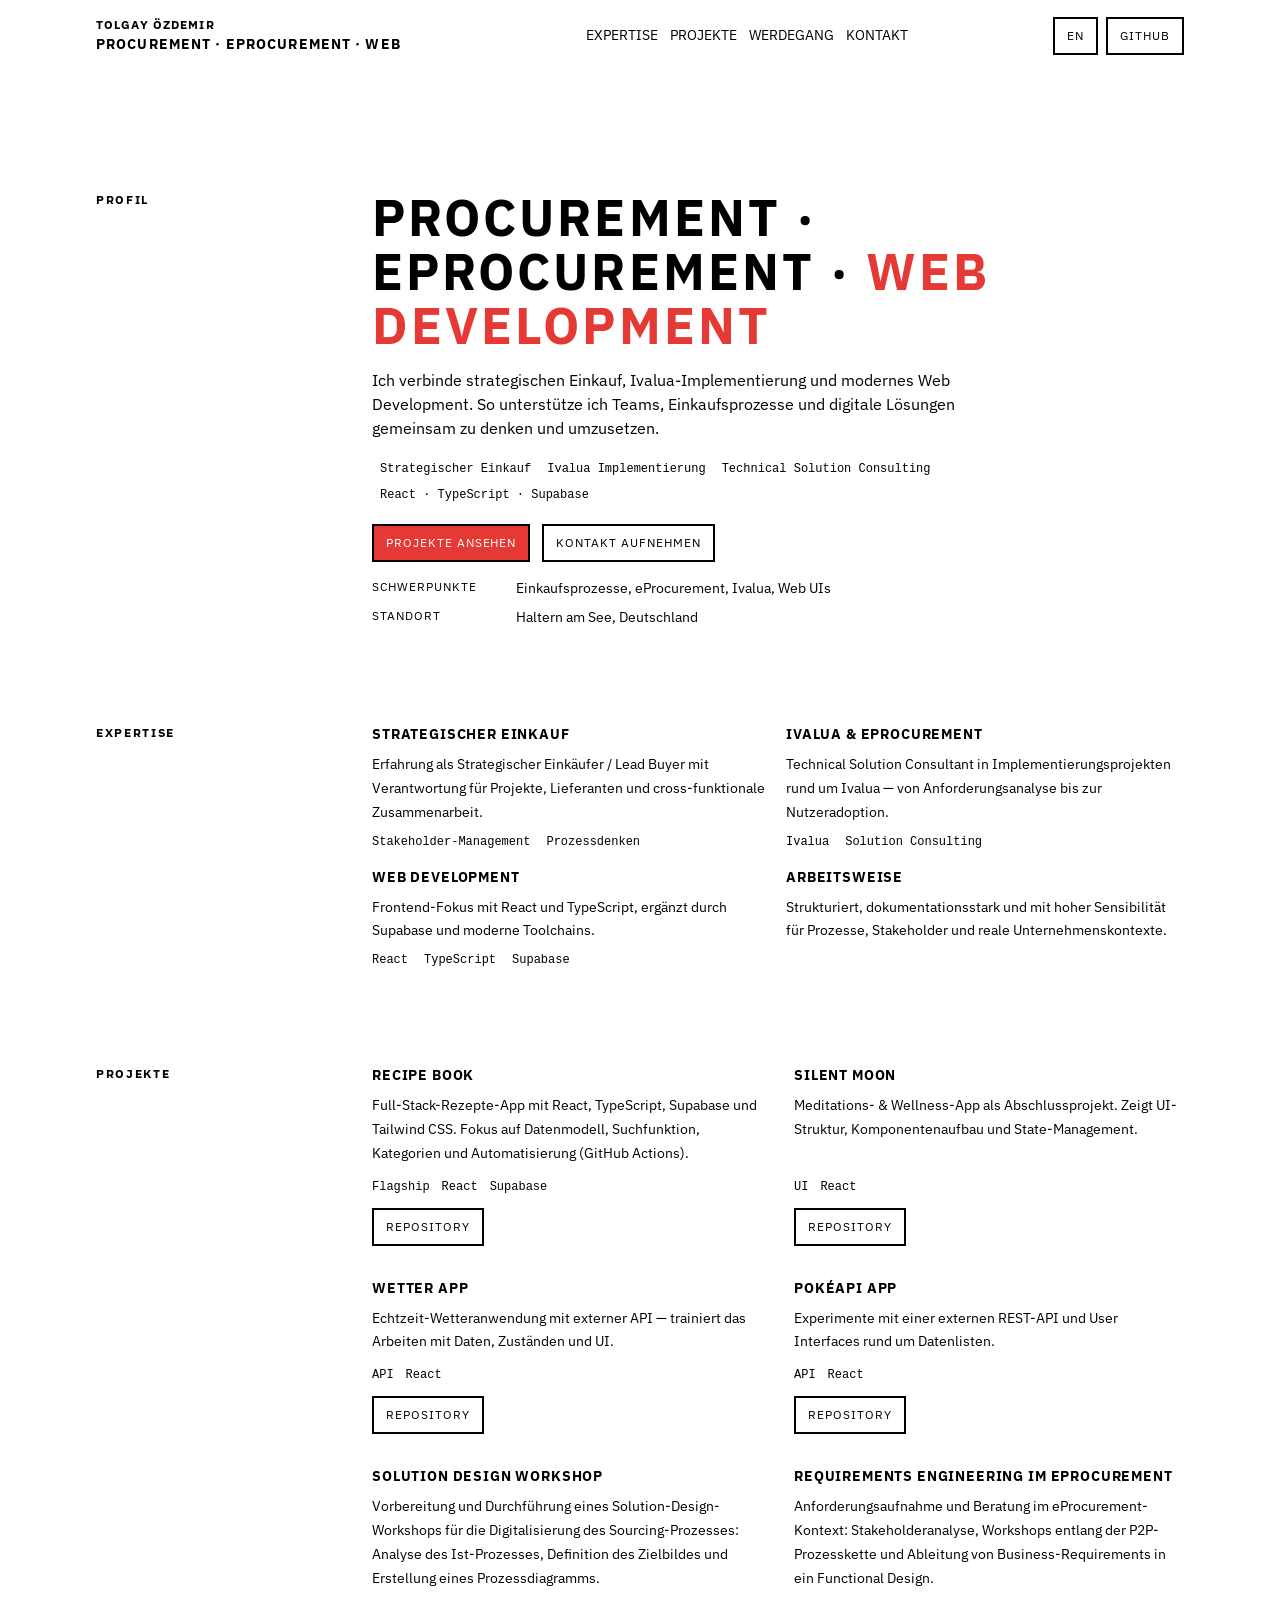
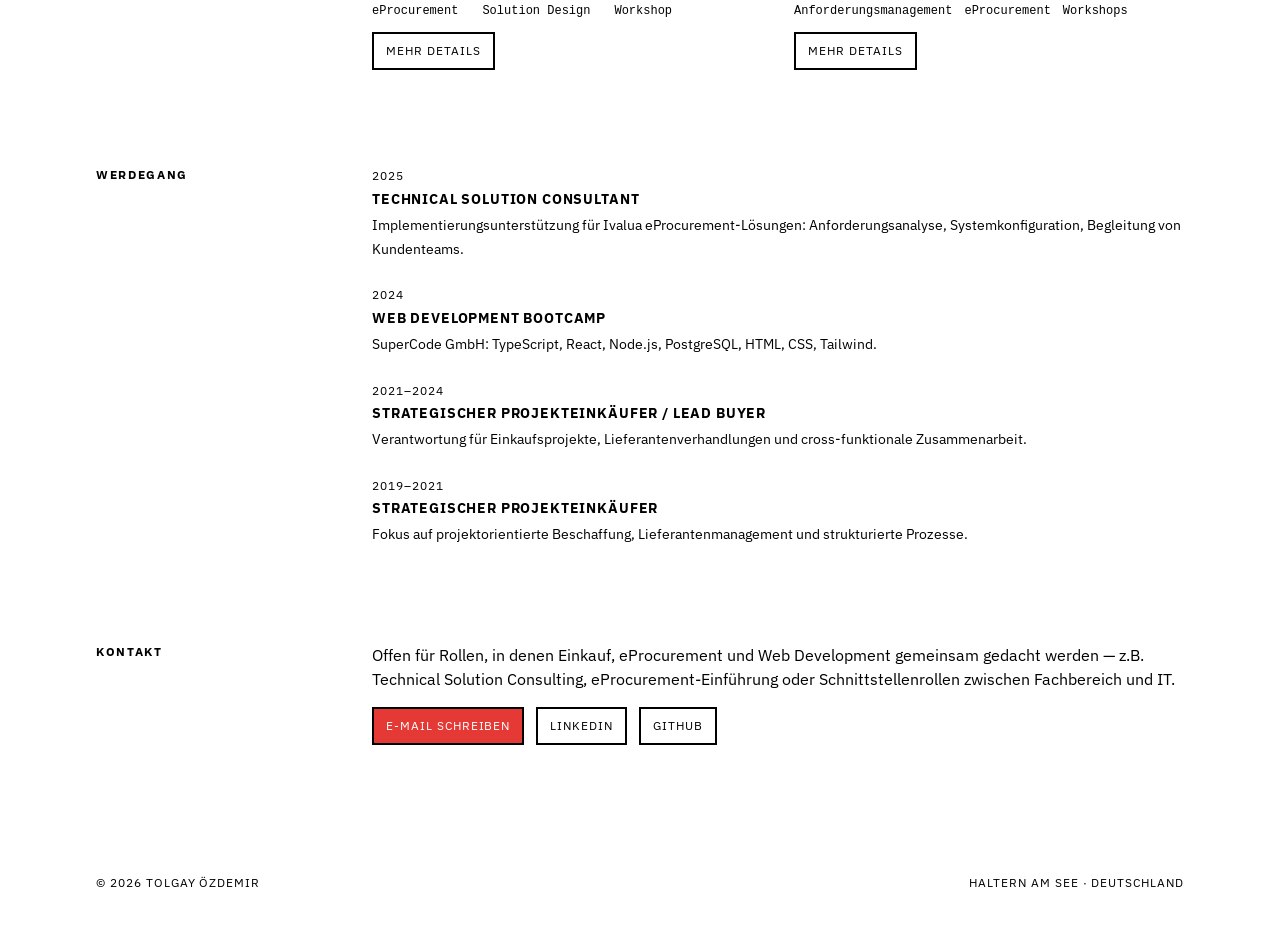
==== commit 53476cdc: "Fix: css regarding type" ====
--- a/index.html
+++ b/index.html
@@ -193,7 +193,7 @@
                 des Sourcing-Prozesses (z.B. van Laack & Partners): Analyse des Ist-Prozesses,
                 Definition des Zielbildes und Erstellung eines Prozessdiagramms.
               </p>
-              <div class="project-tags">
+              <div class="project-tags" style="gap: var(--space-6)!important;">
               <span>eProcurement</span>
               <span>Solution Design</span>
               <span>Workshop</span>
@@ -216,7 +216,7 @@
                 Functional Design für eine S2P-Lösung.
               </p>
               <div class="project-tags">
-                <span>Requirements Engineering</span>
+                <span>Anforderungsmanagement</span>
                 <span>eProcurement</span>
                 <span>Workshops</span>
               </div>
--- a/assets/css/styles.css
+++ b/assets/css/styles.css
@@ -203,11 +203,11 @@
 
     .hero-tags {
       font-family: var(--font-mono);
-      display: flex;
-      flex-wrap: wrap;
-      gap: var(--space-2);
-      font-size: 0.75rem;
-      text-transform: uppercase;
+      font-weight: 500;
+      display: flex;
+      flex-wrap: wrap;
+      gap: normal;
+      font-size: 0.75rem;
     }
 
     .hero-tags span {
@@ -260,16 +260,18 @@
 
     .list-item p {
       font-size: 0.875rem;
+      line-height: 170%;
     }
 
     .list-tags {
       font-family: var(--font-mono);
+      font-weight: 500;
       margin-top: var(--space-2);
       font-size: 0.75rem;
       display: flex;
       flex-wrap: wrap;
       gap: var(--space-4);
-      text-transform: capitalize;
+  
     }
 
     .list-tags span {
@@ -300,15 +302,16 @@
       font-size: 0.875rem;
       flex-grow: 1;
       margin-bottom: var(--space-3);
+      line-height: 170%;
     }
 
     .project-tags {
       font-family: var(--font-mono);
+      font-weight: 500;
       font-size: 0.75rem;
       display: flex;
       flex-wrap: wrap;
       gap: var(--space-3);
-      text-transform: capitalize;
       margin-bottom: var(--space-3);
     }
 
@@ -331,6 +334,7 @@
       text-transform: uppercase;
       letter-spacing: 0.08em;
       font-size: 0.75rem;
+      line-height: 170%;
       margin-bottom: 2px;
     }
 
@@ -343,7 +347,7 @@
 
     .timeline-item p {
       font-size: 0.875rem;
-    }
+    line-height: 170%;    }
 
     /* ── Contact ──────────────────────────────────────── */
 
@@ -369,6 +373,7 @@
 
     footer p {
       grid-column: 1 / span 6;
+      line-height: 170%;
     }
 
     footer span {
